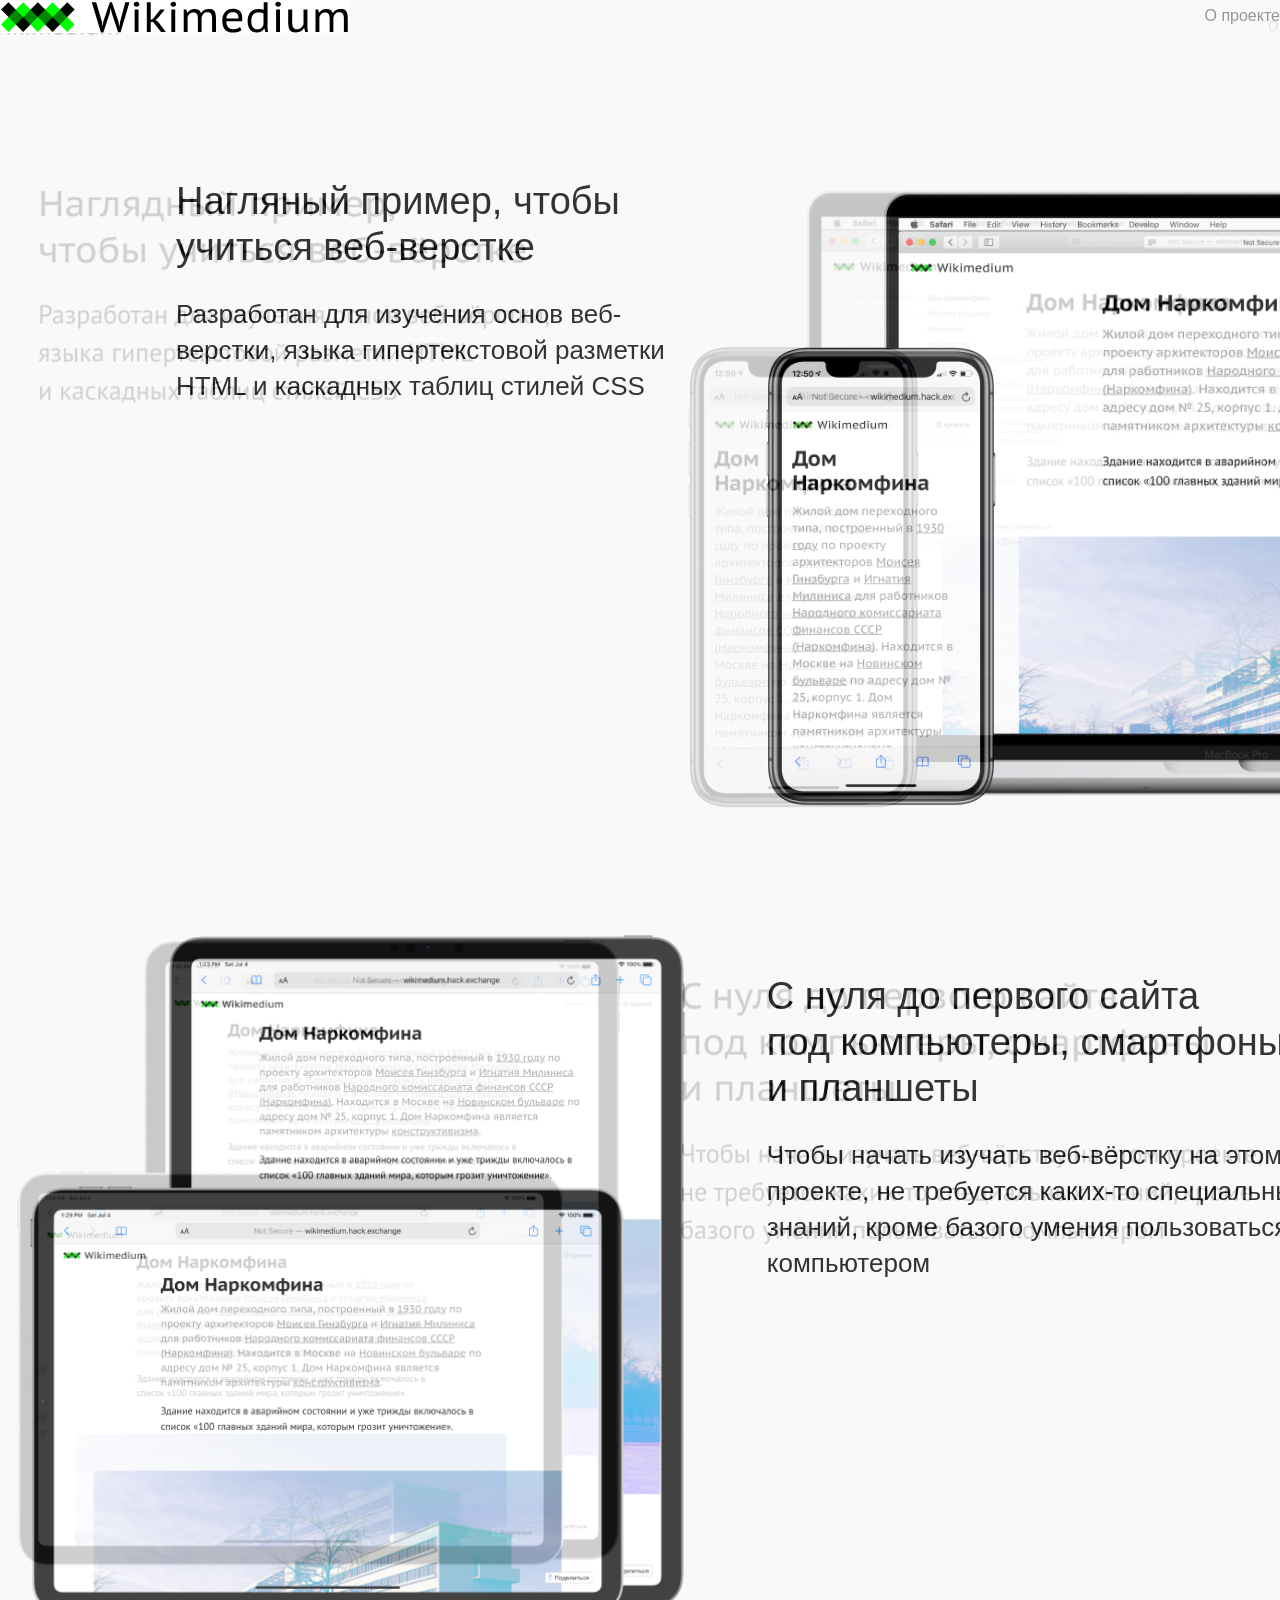
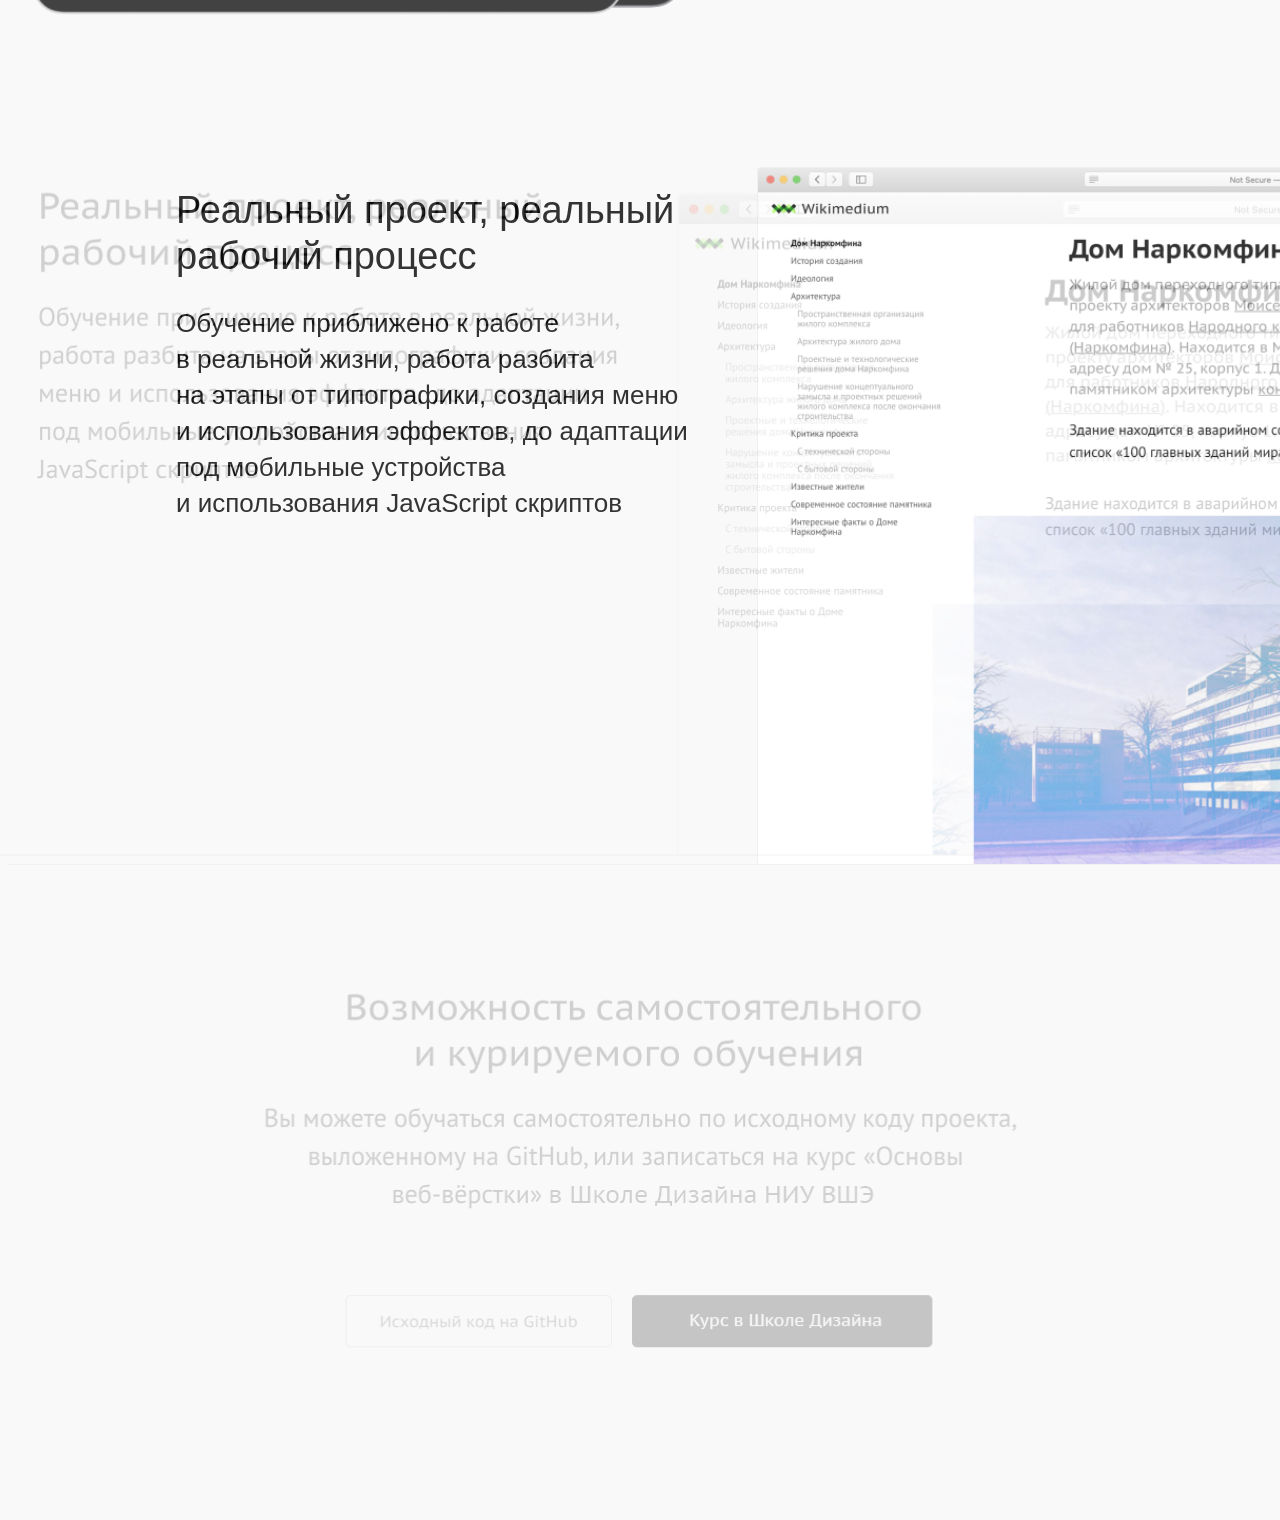
==== about.html @ cec7c09d "стилизация трёх экранов" ====
<!DOCTYPE html>
<html lang="en">
  <head>
    <meta charset="UTF-8" />
    <meta name="viewport" content="width=device-width, initial-scale=1.0" />
    <title>О проекте</title>
    <link rel="stylesheet" href="stylesheets/style.css" />
  </head>
  <body class="about">
    <nav class="menubar">
      <a href="dom-narkomfina.html"><img src="images/logo.svg" alt="logo" /></a>
      <a href="about.html">О проекте</a>
    </nav>

    <section id="firstSection">
      <div>
        <h2>Нагляный пример, чтобы учиться веб-верстке</h2>
        <p>
          Разработан для изучения основ веб-верстки, языка гипертекстовой
          разметки HTML и&nbsp;каскадных таблиц стилей CSS
        </p>
      </div>

      <div>
        <img src="images/about1.png" alt="экраны" />
      </div>
    </section>
    <section id="secondSection">
      <div>
        <img src="images/about2.png" alt="экраны" />
      </div>
      <div>
        <h2>
          С нуля до первого сайта под&nbsp;компьютеры, смартфоны и&nbsp;планшеты
        </h2>
        <p>
          Чтобы начать изучать веб-вёрстку на&nbsp;этом проекте,
          не&nbsp;требуется каких-то специальных знаний,&nbsp;кроме&nbsp;базого
          умения пользоваться компьютером
        </p>
      </div>
    </section>
    <section id="thirdSection">
      <div>
        <h2>Реальный проект, реальный рабочий процесс</h2>
        <p>
          Обучение приближено к&nbsp;работе в&nbsp;реальной жизни, работа
          разбита на&nbsp;этапы от&nbsp;типографики, создания меню
          и&nbsp;использования эффектов, до&nbsp;адаптации под&nbsp;мобильные
          устройства и&nbsp;использования JavaScript скриптов
        </p>
      </div>

      <div>
        <img src="images/about3.png" alt="экраны" />
      </div>
    </section>
  </body>
</html>
---- stylesheets/style.css ----
@import "reset.css";
@import "layout.css";
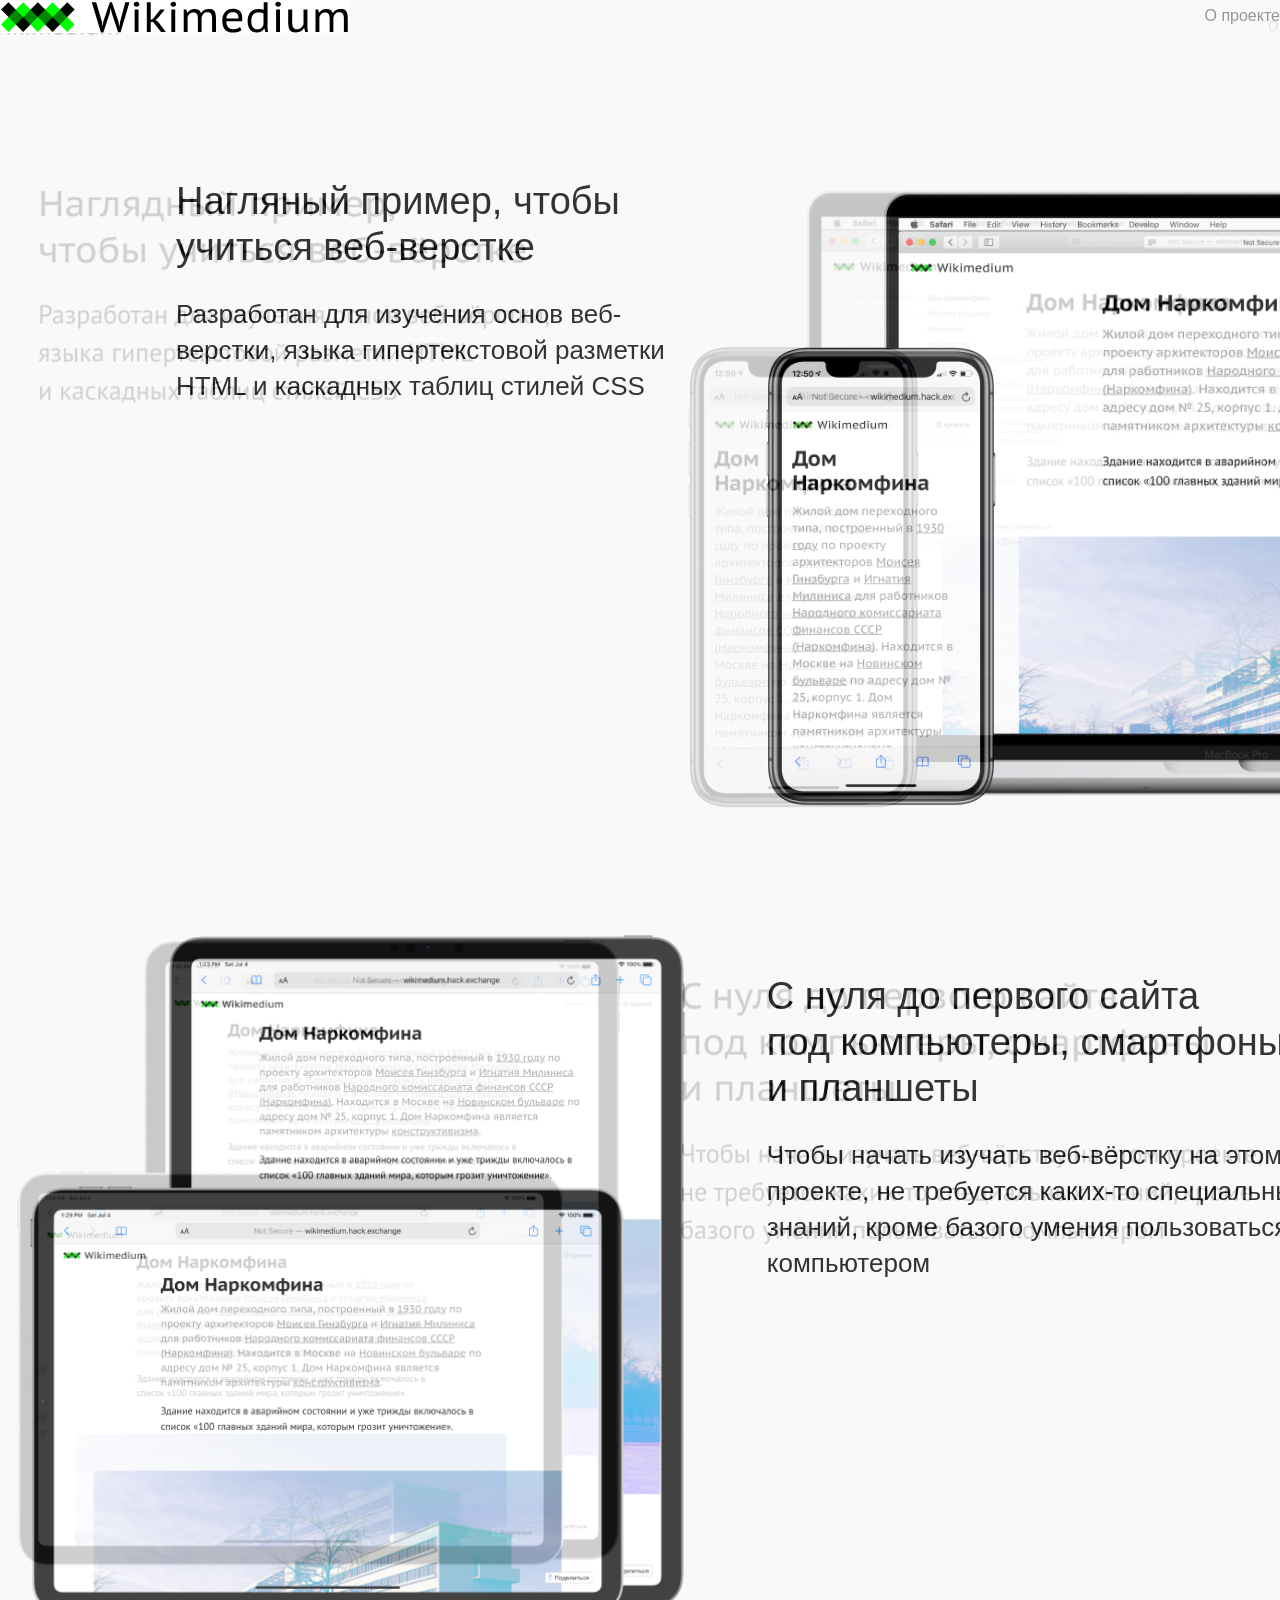
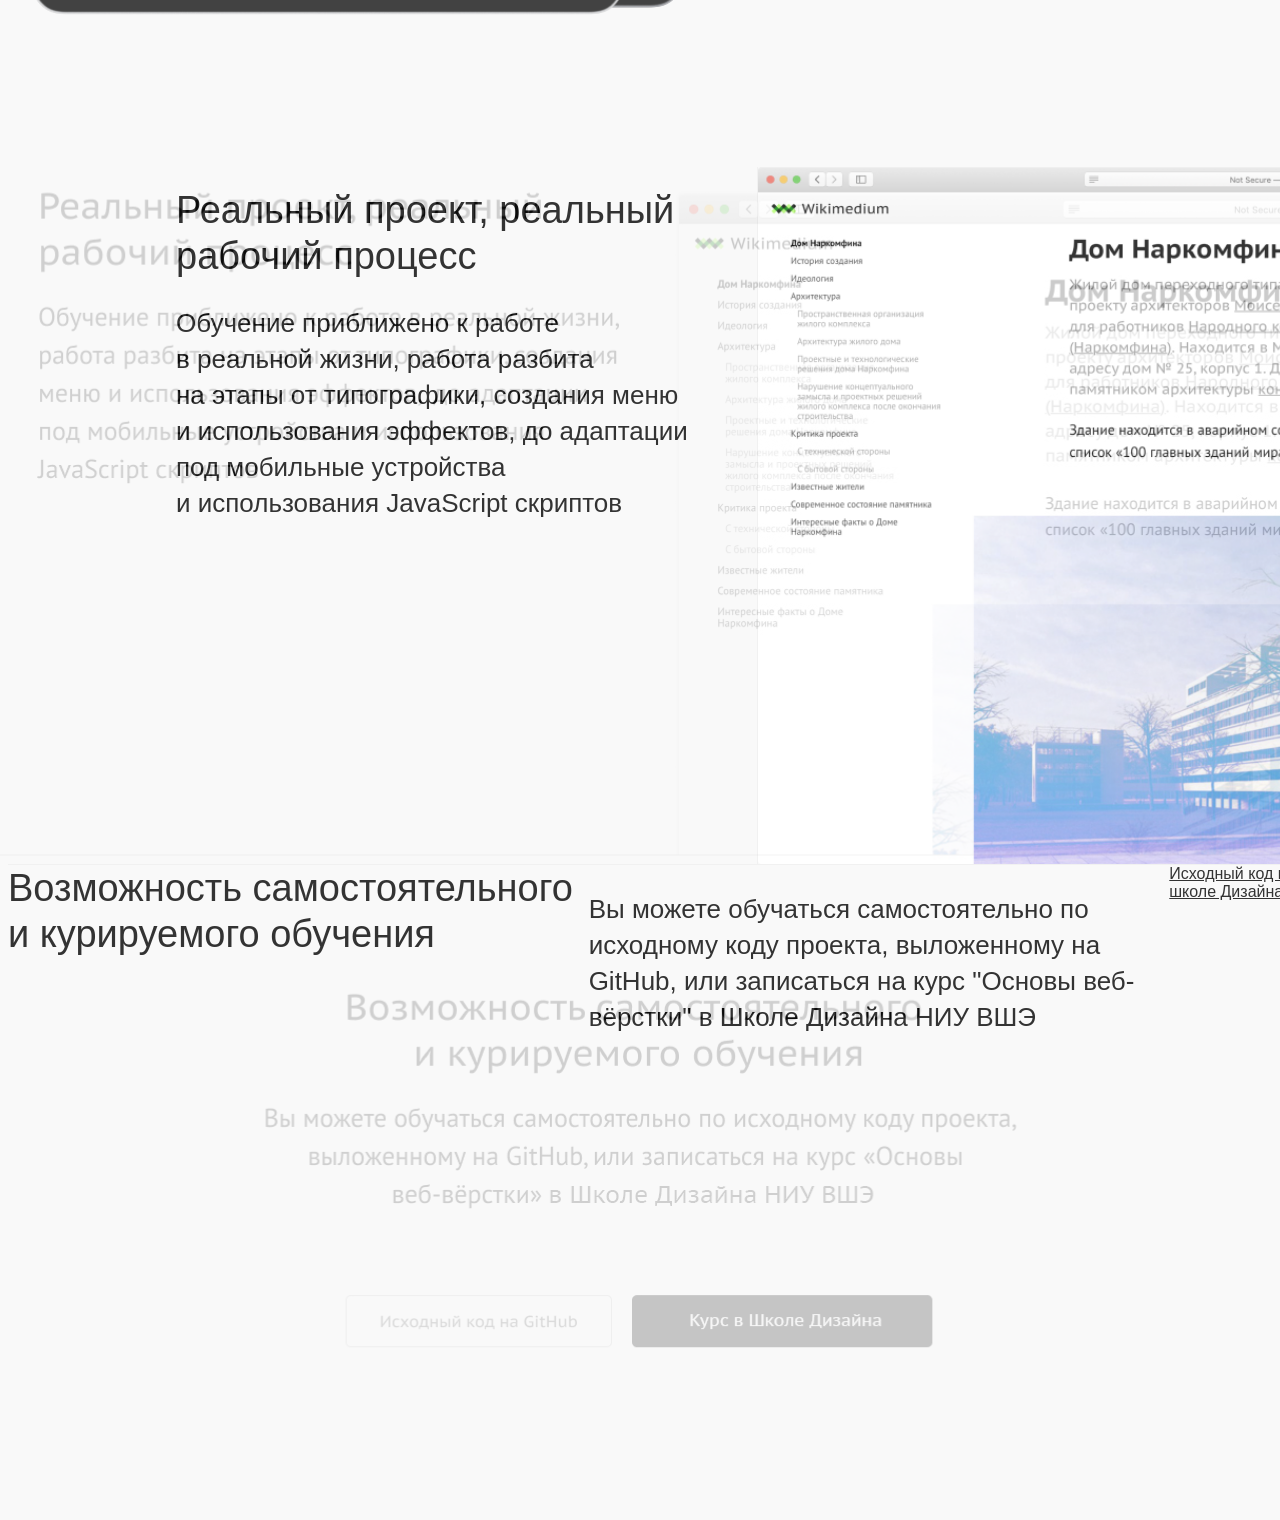
==== commit 6bb4e693: "Add files via upload" ====
--- a/about.html
+++ b/about.html
@@ -5,6 +5,14 @@
     <meta name="viewport" content="width=device-width, initial-scale=1.0" />
     <title>О проекте</title>
     <link rel="stylesheet" href="stylesheets/style.css" />
+    <link rel="icon" href="images/favicon.ico" type="image/x-icon" />
+    <link rel="icon" href="images/favicon.png" type="image/png" />
+    <meta property="og:title" content="Дом Наркомфина">
+     <meta property="og:description" content="Проект для изучения основ веб-верстки, языка гипертекстовой
+          разметки HTML и&nbsp;каскадных таблиц стилей CSS">
+      <meta property="og:type" content="website">
+       <meta property="og:image" content="">
+        <meta property="" content="">
   </head>
   <body class="about">
     <nav class="menubar">
@@ -55,5 +63,22 @@
         <img src="images/about3.png" alt="экраны" />
       </div>
     </section>
+
+    <section id="fourthSection">
+      <h2>Возможность самостоятельного и курируемого обучения</h2>
+      <p>
+        Вы можете обучаться самостоятельно по исходному коду проекта,
+        выложенному на GitHub, или записаться на курс "Основы веб-вёрстки" в
+        Школе Дизайна НИУ ВШЭ
+      </p>
+      <div>
+        <a href="https://github.com/mewkkk/dom-narkomfina"
+          >Исходный код на GitHub</a
+        >
+        <a href="https://design.hse.ru/ba/design/programming"
+          >Курс в школе Дизайнак</a
+        >
+      </div>
+    </section>
   </body>
 </html>
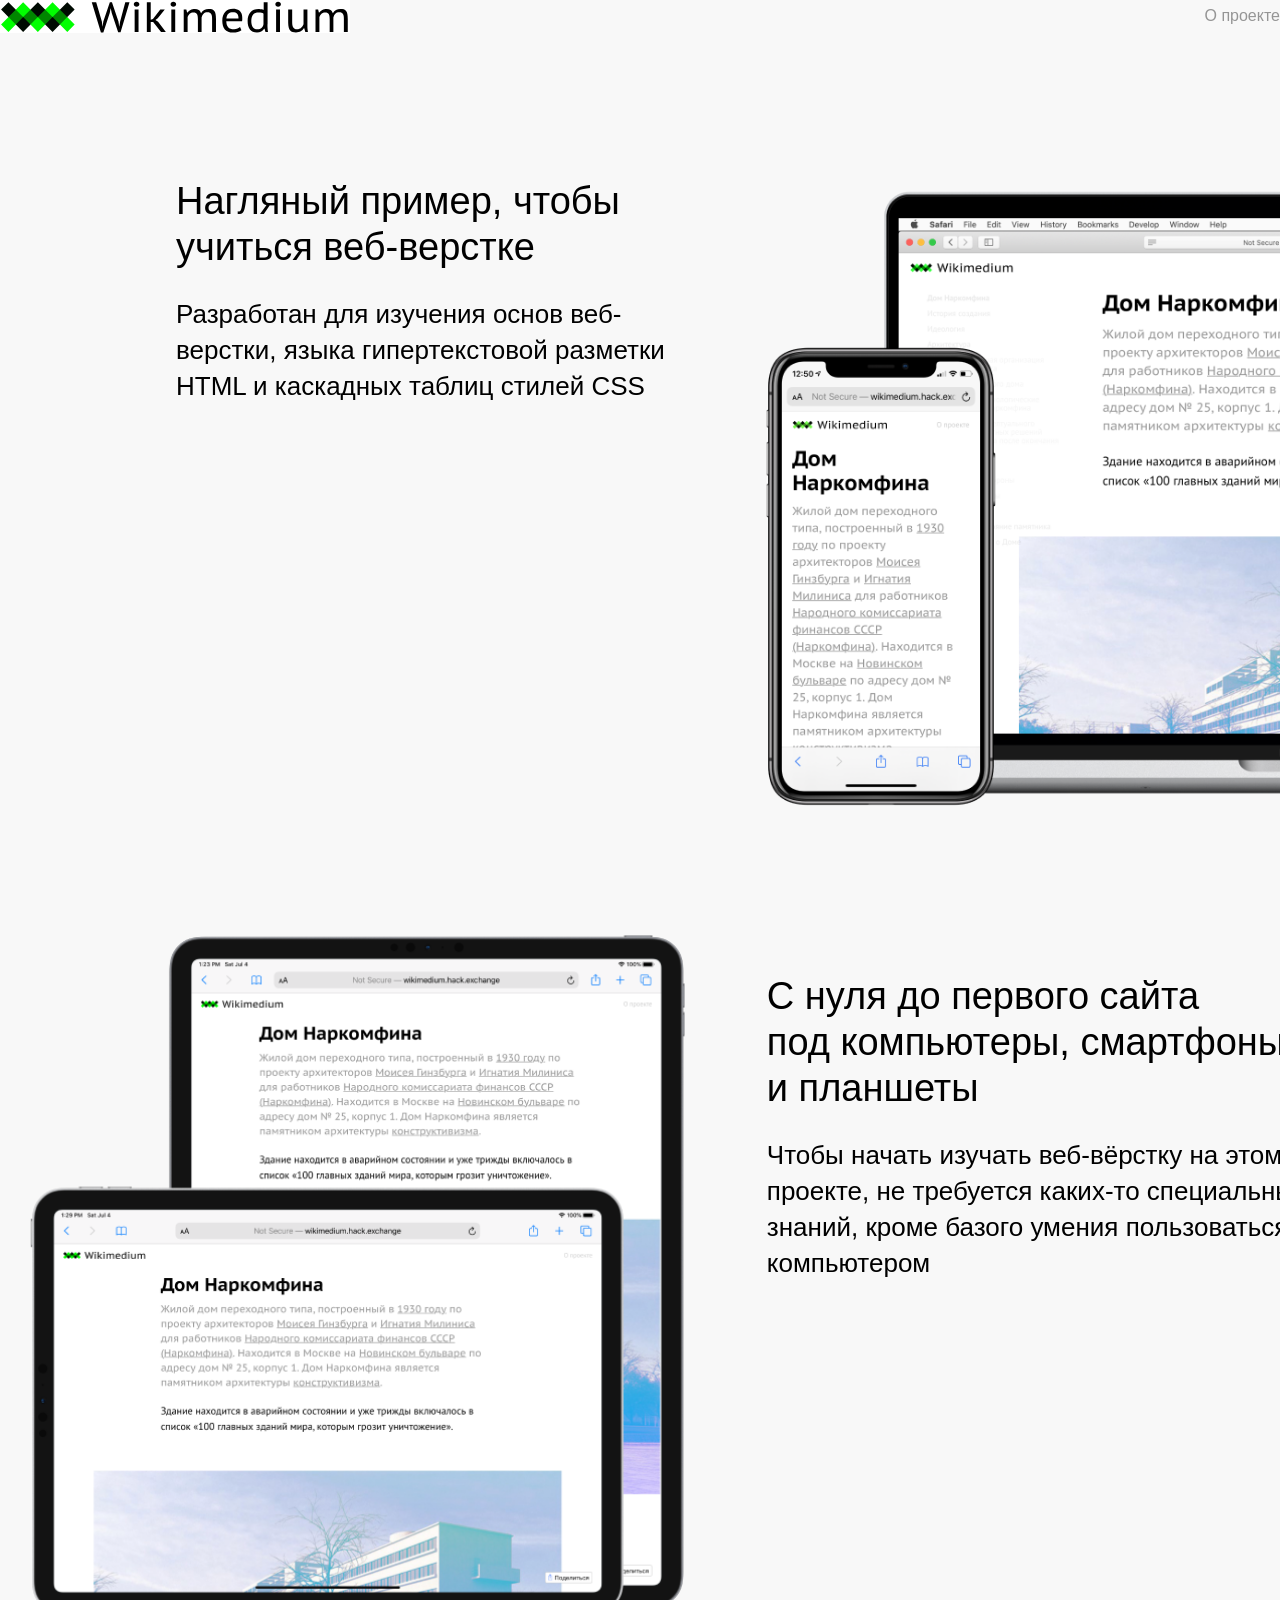
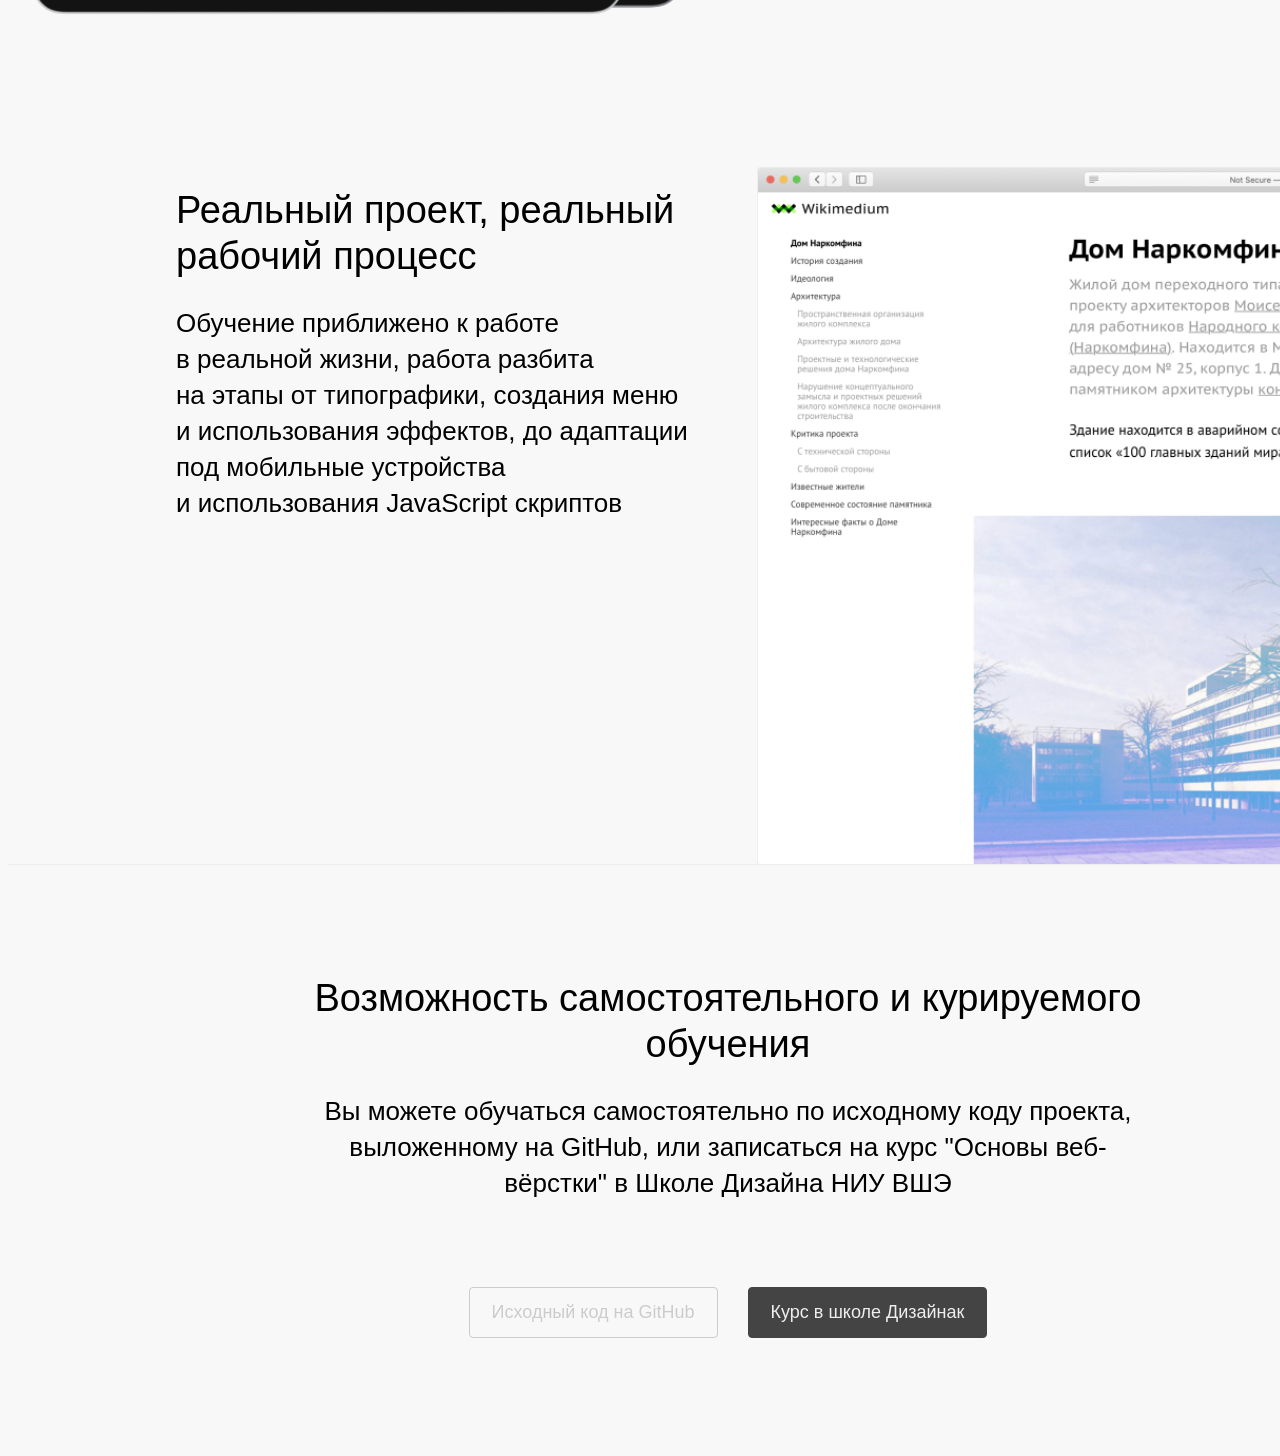
==== commit 7ecdd22b: "финальные штрихи" ====
--- a/about.html
+++ b/about.html
@@ -11,8 +11,8 @@
      <meta property="og:description" content="Проект для изучения основ веб-верстки, языка гипертекстовой
           разметки HTML и&nbsp;каскадных таблиц стилей CSS">
       <meta property="og:type" content="website">
-       <meta property="og:image" content="">
-        <meta property="" content="">
+       <meta property="og:image" content="https://raw.githubusercontent.com/mewkkk/dom-narkomfina/refs/heads/main/narkomfin.jpg">
+        <meta property="og:url" content="">
   </head>
   <body class="about">
     <nav class="menubar">
